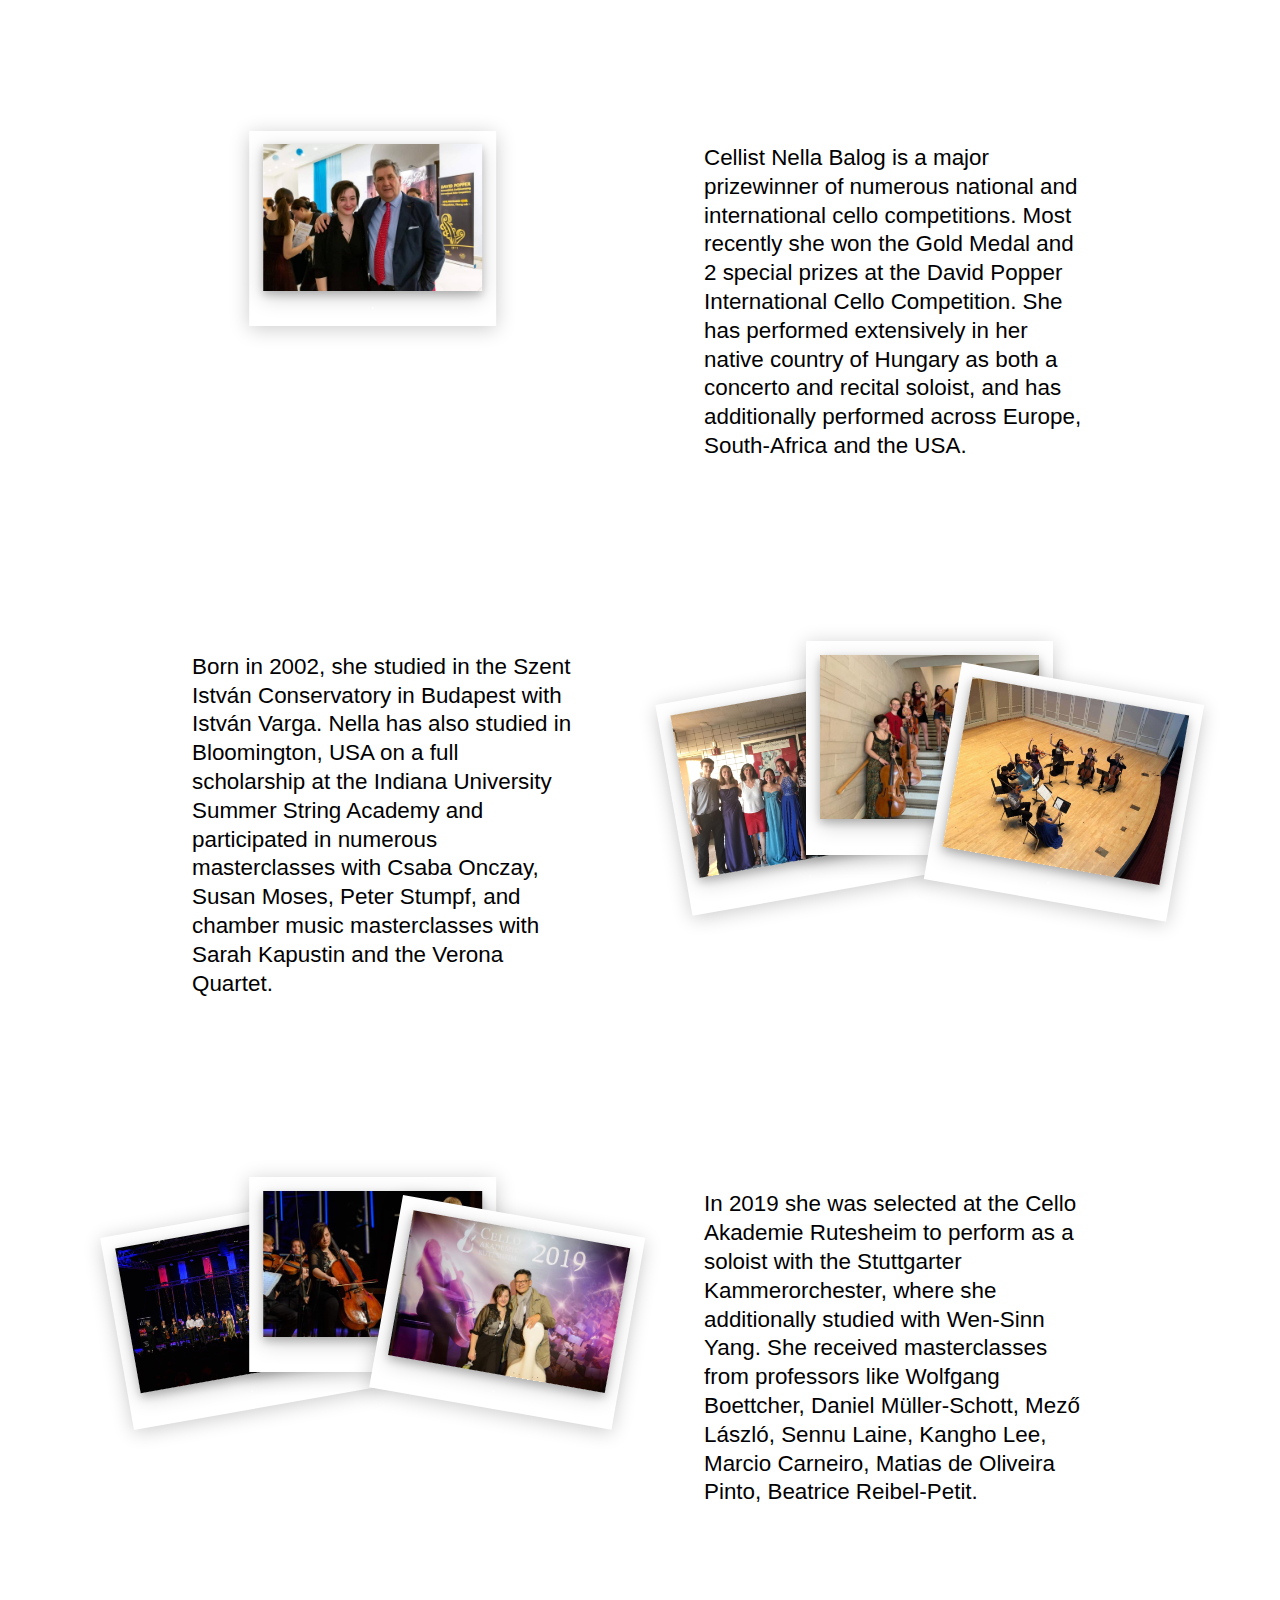
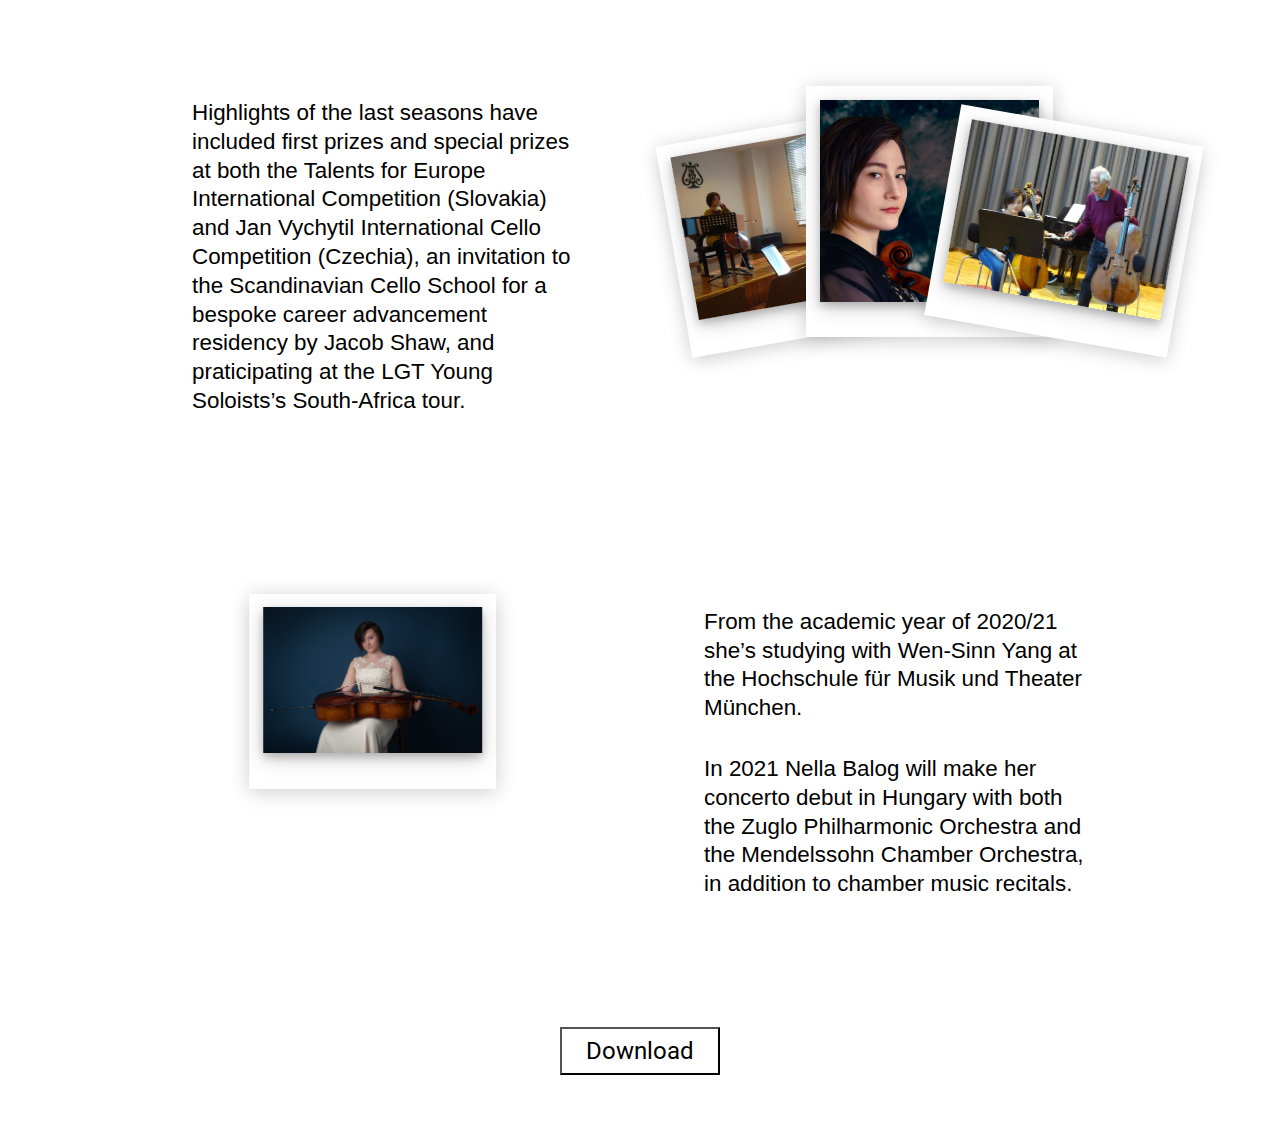
==== Biographie.html @ 8add4c20 "download link fixed" ====
<!DOCTYPE html>
<html lang="en">
    <head>
        <script src="https://ajax.googleapis.com/ajax/libs/jquery/3.6.0/jquery.min.js"></script>
        <meta name="description" content="Official website of cellist Balog Nella">
        <meta name="keywords" content="Balog Nella cellist">
        <meta charset="utf-8" lang="en" />
        <meta name="viewport" content="width=device-width,initial-scale=1.0">
        <link rel="stylesheet" type="text/css" href="CSS/navbar.css"/>
        <link rel="stylesheet" type="text/css" href="CSS/Biographie.css"/>
        <title>Balog Nella - Biographie</title>
    </head>
    <body>
        <script src="Js/common.js">
        
        </script>
        <div id="nav-placeholder"></div>

        <div class="flex-container-column"> 
            <div class="flex-container first-container">
                <div class="kep">
                    <div class="polaroid masodik">
                        <img src="Images/Popper.jpg" width="100%">
                        <div class="caption">.</div>
                    </div>
                </div>
                <div class="text">
                    <p>
                        Cellist Nella Balog is a major prizewinner of numerous national and international cello competitions. Most recently she won the Gold Medal and 2 special prizes at the David Popper International Cello Competition. She has performed extensively in her native country of Hungary as both a concerto and recital soloist, and has additionally performed across Europe, South-Africa and the USA.
                    </p>
                </div>
            </div>
            <div class="flex-container">
                <div class="kep">
                    <div class="polaroid elso">
                            <img src="Images/Amerika.jpg" width="100%">
                            <div class="caption">.</div>                        
                        </div>
                    <div class="polaroid masodik">
                        <img src="Images/amerikaGyak.jpg" width="100%">
                        <div class="caption">.</div>
                    </div>
                    <div class="polaroid harmadik">
                        <img src="Images/amerikaKoncert.jpeg" width="100%">
                        <div class="caption">.</div>
                    </div>
                </div>
                <div class="text">
                    <p>
                        Born in 2002, she studied in the Szent István Conservatory in Budapest with István Varga. Nella has also studied in Bloomington, USA on a full scholarship at the Indiana University Summer String Academy and participated in numerous masterclasses with Csaba Onczay, Susan Moses, Peter Stumpf, and chamber music masterclasses with Sarah Kapustin and the Verona Quartet.
                    </p>
                </div>
            </div>
            <div class="flex-container">
                <div class="kep">
                    <div class="polaroid elso">
                            <img src="Images/ruttesheim2.jpg" width="100%">
                            <div class="caption">.</div>                        
                        </div>
                    <div class="polaroid masodik">
                        <img src="Images/zenekarNella.jpg" width="100%">
                        <div class="caption">.</div>
                    </div>
                    <div class="polaroid harmadik">
                        <img src="Images/WenRuttesheim.jpg" width="100%">
                        <div class="caption">.</div>
                    </div>
                </div>
                <div class="text">
                    <p>
                        In 2019 she was selected at the Cello Akademie Rutesheim to perform as a soloist with the Stuttgarter Kammerorchester, where she additionally studied with Wen-Sinn Yang. She received masterclasses from professors like Wolfgang Boettcher, Daniel Müller-Schott, Mező László, Sennu Laine, Kangho Lee, Marcio Carneiro, Matias de Oliveira Pinto, Beatrice Reibel-Petit. 

                    </p>
                </div>
            </div>
            <div class="flex-container">
                <div class="kep">
                    <div class="polaroid elso">
                            <img src="Images/Tanitas.jpg" width="100%">
                            <div class="caption">.</div>                        
                        </div>
                    <div class="polaroid masodik">
                        <img src="Images/falMellettiCropped.jpg" width="100%">
                        <div class="caption">.</div>
                    </div>
                    <div class="polaroid harmadik">
                        <img src="Images/Boettcher.jpg" width="100%">
                        <div class="caption">.</div>
                    </div>
                </div>
                <div  class="text">
                    <p>
                        Highlights of the last seasons have included first prizes and special prizes at both the Talents for Europe International Competition (Slovakia) and Jan Vychytil International Cello Competition (Czechia), an invitation to the Scandinavian Cello School for a bespoke career advancement residency by Jacob Shaw, and praticipating at the LGT Young Soloists’s South-Africa tour. 
                    </p>
                </div>
            </div>
            <div class="flex-container">
                <div class="kep">
                    <div class="polaroid masodik">
                        <img src="Images/feherRuha.jpg" width="100%">
                        <div class="caption">.</div>
                    </div>
                </div>
                <div class="text">
                    <p>
                        From the academic year of 2020/21 she’s studying with Wen-Sinn Yang at the Hochschule für Musik und Theater München.
                    </p>
                    <p>
                        In 2021 Nella Balog will make her concerto debut in Hungary with both the Zuglo Philharmonic Orchestra and the Mendelssohn Chamber Orchestra, in addition to chamber music recitals.
                    </p>
                </div>
            </div>
        </div>
        <div class="button">
            <a href="biography.docx" download="Nella_Balog_Biographie.docx"><button class="download">Download</button></a>
        </div>
    </body>
</html>
---- CSS/navbar.css ----
:root{
    --background: #fff5db;
}

@import url('https://fonts.googleapis.com/css2?family=Open+Sans:wght@300;400&display=swap');

*{
    box-sizing: border-box;
    padding: 0px;
    margin: 0px;
}
html {
    overflow-x: hidden;
}
body {
    position: relative;
    min-height: 100vh;
}

img{
    alt: "Pic";
}

.afterNav{
    margin-top: 3.5rem;
    min-height: 100vh;
}

.js-loading *,
.js-loading *:before,
.js-loading *:after {
  animation-play-state: paused !important;
}

.navMiddle{
    display: flex;
    flex-direction: row;
    width: 70vw;
    height: inherit;
    align-items: center;
    vertical-align: middle;
    margin: auto;
    max-height: inherit;
    min-height: inherit;
}
header{
    display: block;
}

.icons{
    position: relative;
    flex-basis: 30%;
    list-style: none;
    min-width: 100px;
    min-height: 22px;
}

.navigations{
    list-style: none;
    flex-basis: 70%;
    justify-content: space-around;
    width: 30%;
    display: flex;
    flex-direction: row;
    font-size: inherit;
    font-family: 'Open Sans', sans-serif;
}
.navigations > li > a{
    transition: 0.3s linear;
    text-transform: uppercase;
}
.navigations > li > a:hover{
    position: relative;
    color: #ff3c3c;
    font-size: 1.15em;
    transition: 0.2s linear;
}
.navigations >li{
    padding-right: 2.5vw;
}
.inline > li{
    display: inline-block;
    text-decoration: none;
    padding: auto;
    font-size: 1rem;
    margin: auto;
}
/* icons */
.icon{
    height: 2rem;
    width: 2rem;
    background-size: cover;
}

#instagram{
    background-image: url(../Images/instagram.svg);
    transition: 0.2s linear;
    margin-left: 1rem;
    margin-right: 2rem;
}

#instagram:hover{
    background-image: url(../Images/instagramC2.svg);
}

#youtube{
    background-image: url(..//Images/youtube.svg);
    transition: 0.2s linear;
}

#youtube:hover{
    background-image: url(../Images/youtubeC.svg);
}

a{
    color: black;   
    text-decoration: none;
}

.burger div{
    width: 25px;
    height: 3px;
    background-color: rgb(0, 0, 0);
    margin: 5px;
    transition: 0.3s linear;
}

.burger {
    position: fixed;
    right: 3vh;
    align-items: right;
    cursor: pointer;
    display: none;
}
img{
    box-shadow: 0 4px 8px 0 rgba(0, 0, 0, 0.2), 0 6px 20px 0 rgba(0, 0, 0, 0.19);
}
#navbar {
    position: fixed;
    opacity: 0;
    transform: translateY(-40%);
    background-color: var(--background);
    max-height: 55px;   
    max-width: 100vw; 
    height: 5rem;
    width: 100%;
    z-index: 10;
    animation: slideInNav 0.5s forwards;
    vertical-align: middle;
    justify-content: center;
    min-height: 40px;
    transition: 0.3s;
    top: 0px;
}

@keyframes slideInNav {
    100%{
        opacity: 1;
        transform: none;
    }
}
@media screen and (max-width: 1200px) and (min-width: 1001px){
    .inline > li{
        font-size: 1.2rem;
    }
    .navMiddle{
        width: 90%;
    }


    #instagram{
        margin-right: 5vw;
    }
}

@media screen and (max-width: 1000px) and (orientation: landscape){
    #navbar{
        height: 3rem;
        max-height: 3rem;
        width: 100%;
    }

    .afterNav{
        margin-top: 3rem;
        min-height: 150vh;
    }
    .navigations{
        width: 100%;
    }
    .navMiddle{
        width: 100%;
    }
    .icons{
        flex-basis: 20%;
    }
}
@media screen and (max-width: 800px) and (orientation: landscape){
    .navMiddle{
        width: 100vw;
    }

    .icon{
        margin-left: 1rem;
    }

    #instagram{
        margin: 0;
        margin-left: 1rem;
    }

    .navigations{
        transform: translateX(5%);
        width: 50%;
    }

    #navbar{
        opacity: 1;
        justify-content: flex-start;
    }
}
@media screen and (max-width: 1300px) and (orientation: portrait){
    body{
        overflow-x: hidden;
    }
    
    .navigations{
        position: fixed;
        right: 0px;
        height: 100vh;
        top: 6vh;
        background-color:   #ffe195;
        opacity: 0;
        flex-direction: column;
        align-items: center;
        width: 100%;
        transform: translateX(100%);
        transition: 0.5s ease-in;
        z-index: 10;
        justify-content: center;
    }

    .afterNav{
        margin-top: 6vh;
    }

    .navigations > li{
        flex-basis: none;
        font-size: 5vh;
        line-height: 1em;
        margin: 0px;
        padding: 0px;
        margin-bottom: 10vh;
    }
   
    #navbar{
        height: 6vh;
        max-height: 6vh;
    }
    .navMiddle{
        width: 90%;

    }
    .icons{
        flex-basis: 50%;
    }
    .icon{
        width:  2rem;
        height: 2rem; 
        min-width: 22px;
        min-height: 22px;
    }
    .burger{
        display: block;
    }
    
    #toggle:checked ~ .navigations{
        opacity: 0.92;
        transform: translateX(0%);
        
    }

    #toggle:checked ~ .burger > .line1{
        transform:   rotate(45deg) translate(5px, 6px);
        width: 30px;
        transition: 0.3s linear;
    } 
    #toggle:checked ~ .burger > .line2{
        width: 0px;
        transition: 0.3s linear;
        opacity: 0;

    } 
    #toggle:checked ~ .burger > .line3{
        transform:   rotate(-45deg) translate(5px, -6px);
        width: 30px;
        transition: 0.3s linear;
    } 
    #instagram{
        margin-right: 5vw;
    }
}
---- CSS/Biographie.css ----
@import url('https://fonts.googleapis.com/css2?family=Roboto:wght@300&display=swap');

*{
    box-sizing: border-box;
}

p{
    margin: 2rem;
    font-family: 'Open Sans', sans-serif;
    line-height: 1.8rem;
    font-size: 1.4rem;
}

.flex-container-column{
    display: flex;
    flex-direction: column;
}
.flex-container{
    margin: auto;
    margin-bottom: 4rem;
    display: flex;
    flex-direction: row;
    width: 80%;
    min-height: 40vh;
    
}
.first-container{
    margin-top: 5rem;
}

.flex-container:nth-child(even){
    flex-direction: row-reverse;
}

.flex-container > div{
    flex-basis: 50%;
    margin: 2em;
    align-items: center;
    padding: auto;
}

.flex-container:nth-child(odd) > *{
    animation: slideInKepLeft 1s ;
}

@keyframes slideInKepLeft {
    0%{ 
        transform: translateX(-30%);
        opacity: 0;
    }
    100%{
        opacity: 1;
    }
}
.flex-container:nth-child(odd) > .kep{
    transform: translateX(-10%);
}
.flex-container:nth-child(even) > * {
    animation: slideInKepRight 1.5s ;
}

@keyframes slideInKepRight {
    0%{ 
        transform: translateX(30%);
        opacity: 0;
    }
    100%{
        
        opacity: 1;
        transform: translateX(0%);
    }
}

.biography{
    animation: slideIn 1.5s;
}

@keyframes slideIn {
    0%{ 
        transform: translateX(30%);
        opacity: 0;
    }
    100%{
        
        opacity: 1;
        transform: translateY(0%);
    }
}

.seged{
    width: 20vw;
    min-height: 19vw;
}

.polaroid {
    position: absolute;
    grid-column: 1/1;
    width: 25vw;
    max-width: 55%;
    background: #fff;
    padding: 3%;
    box-shadow: 0 0.2rem 1.2rem rgba(0,0,0,0.2);
    transition: all 0.3s;
    top: 0px
}


.elso{
    top:15%;
    transform: rotate(-10deg);
}
.masodik{
    top:5%;
    left: 30%;
}

.harmadik{
    top:15%;
    transform: rotate(10deg);
    left: 60%;
} 

.polaroid > img{
    max-width: 100%;
    height: auto;
    width: 100%;
    object-fit: cover;
}


.polaroid:hover{
    transition: 0.3s;
    z-index: 3;
    transform: scale(1.3) rotate(0deg);
    
}

.caption {
    font-size: 1em;
    text-align: center;
    height: 3%;
    min-height: 3%;
    color: white;
}

.kep {
    width: 50%;
    margin-top: 2rem;
    position: relative;
    display: inline;
}

.text{
    line-height: 100%;
}

.button{
    text-align: center;
    margin-bottom: 3rem;
}
.download{
    background-color: white;
    height: 3rem;
    width: 10rem;
    font-size: 1.5rem;
    font-family: 'Roboto', sans-serif;
    min-width: 150px;
    transition: 0.3s;
    box-shadow: none;
}
.download:hover{
    background-color: blanchedalmond;
    transform: scale(1.05);
}
@media screen and (max-width: 1200px) and (orientation: landscape){
    .kep{
        text-align: center;
    }
    .polaroid > img{
        width: 60%;
    }
}


@media  screen and (max-width: 1200px){

    .flex-container:nth-child(odd), .flex-container:nth-child(even){
        flex-direction: column;
    }
    .flex-container-column{
        justify-content: center;
        margin-top: 3.5rem;
    }
    .caption{
        display: none;
    }
    
    .polaroid{
        position: static;
        width: 40%;
        max-width: 30vw;
        padding: 0;
        transform: none;
        top: auto;
        display: inline;
        box-shadow: none;
    }


    .flex-container > div{
        flex-basis: 100%;
        margin: auto;
        margin-top: 1rem;
        justify-content: center;
    }
    
    .kep{
        width: 90%;
        position: static;
        margin: auto;
        display: inline;
        align-items: center;
    }
    
    p{
        width: 90%;
        line-height: 1.5rem;
        font-size: 1.2rem;
        margin: auto;
        padding: auto;
    }

    .flex-container{
        justify-content: center;
        margin: auto;
        width: 95%;
        min-height:1px;
    }

    .flex-container:nth-child(odd) > .kep{
        transform: none;
    }

    .kep{
        display: none;
    }

}
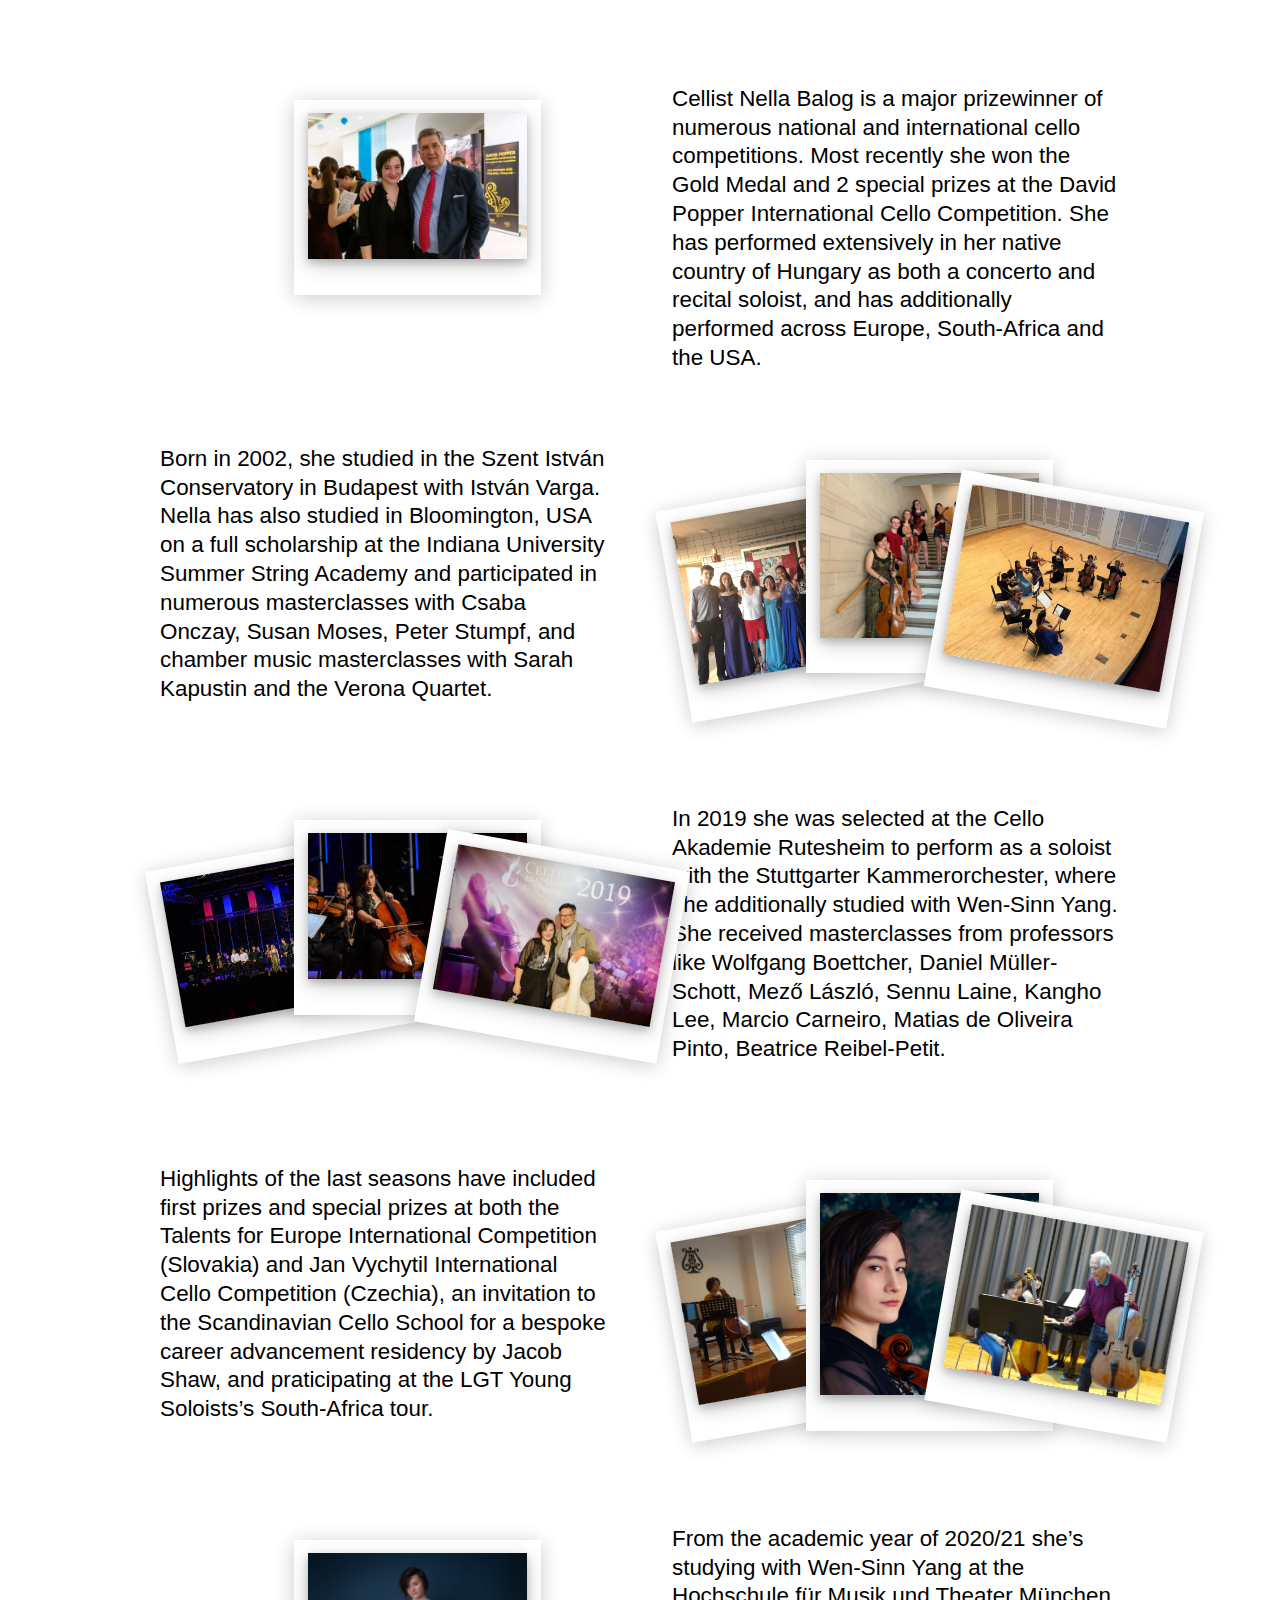
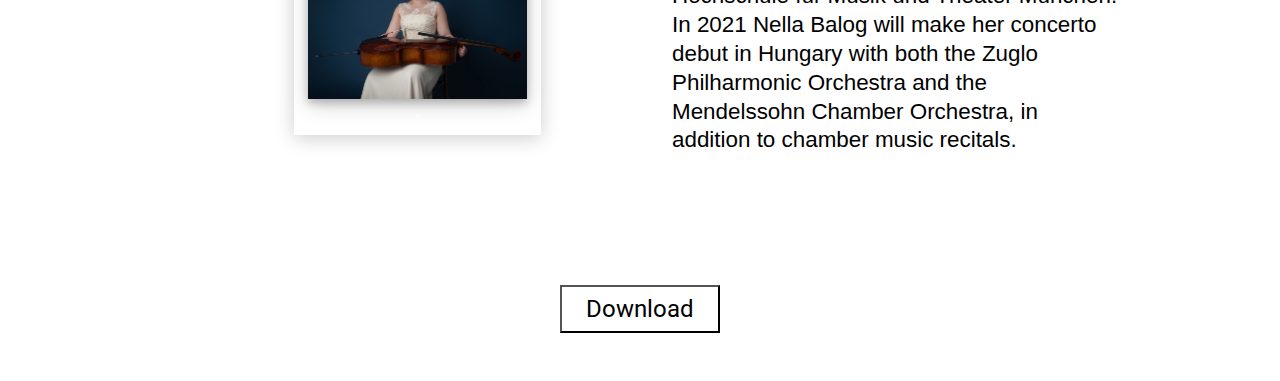
==== commit 0996f12d: "font fixes" ====
--- a/Biographie.html
+++ b/Biographie.html
@@ -15,104 +15,105 @@
         
         </script>
         <div id="nav-placeholder"></div>
-
-        <div class="flex-container-column"> 
-            <div class="flex-container first-container">
-                <div class="kep">
-                    <div class="polaroid masodik">
-                        <img src="Images/Popper.jpg" width="100%">
-                        <div class="caption">.</div>
+        <div class="afterNav">
+            <div class="flex-container-column"> 
+                <div class="flex-container first-container">
+                    <div class="kep">
+                        <div class="polaroid masodik">
+                            <img src="Images/Popper.jpg" alt="Popper Competition picture with Csaba Onczay" width="100%">
+                            <div class="caption">.</div>
+                        </div>
+                    </div>
+                    <div class="text">
+                        <p>
+                            Cellist Nella Balog is a major prizewinner of numerous national and international cello competitions. Most recently she won the Gold Medal and 2 special prizes at the David Popper International Cello Competition. She has performed extensively in her native country of Hungary as both a concerto and recital soloist, and has additionally performed across Europe, South-Africa and the USA.
+                        </p>
                     </div>
                 </div>
-                <div class="text">
-                    <p>
-                        Cellist Nella Balog is a major prizewinner of numerous national and international cello competitions. Most recently she won the Gold Medal and 2 special prizes at the David Popper International Cello Competition. She has performed extensively in her native country of Hungary as both a concerto and recital soloist, and has additionally performed across Europe, South-Africa and the USA.
-                    </p>
+                <div class="flex-container">
+                    <div class="kep">
+                        <div class="polaroid elso">
+                                <img src="Images/Amerika.jpg" alt="Bloomington picture with octet" width="100%">
+                                <div class="caption">.</div>                        
+                            </div>
+                        <div class="polaroid masodik">
+                            <img src="Images/amerikaGyak.jpg" alt="Bloomington picture with octet" width="100%">
+                            <div class="caption">.</div>
+                        </div>
+                        <div class="polaroid harmadik">
+                            <img src="Images/amerikaKoncert.jpeg" alt="Bloomington picture with octet" width="100%">
+                            <div class="caption">.</div>
+                        </div>
+                    </div>
+                    <div class="text">
+                        <p>
+                            Born in 2002, she studied in the Szent István Conservatory in Budapest with István Varga. Nella has also studied in Bloomington, USA on a full scholarship at the Indiana University Summer String Academy and participated in numerous masterclasses with Csaba Onczay, Susan Moses, Peter Stumpf, and chamber music masterclasses with Sarah Kapustin and the Verona Quartet.
+                        </p>
+                    </div>
+                </div>
+                <div class="flex-container">
+                    <div class="kep">
+                        <div class="polaroid elso">
+                                <img src="Images/ruttesheim2.jpg" alt="Rutesheim picture with other cellist" width="100%">
+                                <div class="caption">.</div>                        
+                            </div>
+                        <div class="polaroid masodik">
+                            <img src="Images/zenekarNella.jpg" alt="Rutesheim picture durin performance" width="100%">
+                            <div class="caption">.</div>
+                        </div>
+                        <div class="polaroid harmadik">
+                            <img src="Images/WenRuttesheim.jpg" alt="Rutesheim picture with Wen-Sinn Yang" width="100%">
+                            <div class="caption">.</div>
+                        </div>
+                    </div>
+                    <div class="text">
+                        <p>
+                            In 2019 she was selected at the Cello Akademie Rutesheim to perform as a soloist with the Stuttgarter Kammerorchester, where she additionally studied with Wen-Sinn Yang. She received masterclasses from professors like Wolfgang Boettcher, Daniel Müller-Schott, Mező László, Sennu Laine, Kangho Lee, Marcio Carneiro, Matias de Oliveira Pinto, Beatrice Reibel-Petit. 
+
+                        </p>
+                    </div>
+                </div>
+                <div class="flex-container">
+                    <div class="kep">
+                        <div class="polaroid elso">
+                                <img src="Images/Tanitas.jpg" alt="cello lesson picture with Wen-Sinn Yang" width="100%">
+                                <div class="caption">.</div>                        
+                            </div>
+                        <div class="polaroid masodik">
+                            <img src="Images/falMellettiCropped.jpg" alt="Julia Severinsen picture of Nella Balog" width="100%">
+                            <div class="caption">.</div>
+                        </div>
+                        <div class="polaroid harmadik">
+                            <img src="Images/Boettcher.jpg" alt="cello lesson picture with Wolfgang Boettcher" width="100%">
+                            <div class="caption">.</div>
+                        </div>
+                    </div>
+                    <div  class="text">
+                        <p>
+                            Highlights of the last seasons have included first prizes and special prizes at both the Talents for Europe International Competition (Slovakia) and Jan Vychytil International Cello Competition (Czechia), an invitation to the Scandinavian Cello School for a bespoke career advancement residency by Jacob Shaw, and praticipating at the LGT Young Soloists’s South-Africa tour. 
+                        </p>
+                    </div>
+                </div>
+                <div class="flex-container">
+                    <div class="kep">
+                        <div class="polaroid masodik">
+                            <img src="Images/feherRuha.jpg" alt="Juliart Photostudio picture of Nella Balog" width="100%">
+                            <div class="caption">.</div>
+                        </div>
+                    </div>
+                    <div class="text">
+                        <p>
+                            From the academic year of 2020/21 she’s studying with Wen-Sinn Yang at the Hochschule für Musik und Theater München.
+                        </p>
+                        <p>
+                            In 2021 Nella Balog will make her concerto debut in Hungary with both the Zuglo Philharmonic Orchestra and the Mendelssohn Chamber Orchestra, in addition to chamber music recitals.
+                        </p>
+                    </div>
                 </div>
             </div>
-            <div class="flex-container">
-                <div class="kep">
-                    <div class="polaroid elso">
-                            <img src="Images/Amerika.jpg" width="100%">
-                            <div class="caption">.</div>                        
-                        </div>
-                    <div class="polaroid masodik">
-                        <img src="Images/amerikaGyak.jpg" width="100%">
-                        <div class="caption">.</div>
-                    </div>
-                    <div class="polaroid harmadik">
-                        <img src="Images/amerikaKoncert.jpeg" width="100%">
-                        <div class="caption">.</div>
-                    </div>
-                </div>
-                <div class="text">
-                    <p>
-                        Born in 2002, she studied in the Szent István Conservatory in Budapest with István Varga. Nella has also studied in Bloomington, USA on a full scholarship at the Indiana University Summer String Academy and participated in numerous masterclasses with Csaba Onczay, Susan Moses, Peter Stumpf, and chamber music masterclasses with Sarah Kapustin and the Verona Quartet.
-                    </p>
-                </div>
+            <div class="button">
+                <a href="biography.docx" download="Nella_Balog_Biographie.docx"><button class="download">Download</button></a>
             </div>
-            <div class="flex-container">
-                <div class="kep">
-                    <div class="polaroid elso">
-                            <img src="Images/ruttesheim2.jpg" width="100%">
-                            <div class="caption">.</div>                        
-                        </div>
-                    <div class="polaroid masodik">
-                        <img src="Images/zenekarNella.jpg" width="100%">
-                        <div class="caption">.</div>
-                    </div>
-                    <div class="polaroid harmadik">
-                        <img src="Images/WenRuttesheim.jpg" width="100%">
-                        <div class="caption">.</div>
-                    </div>
-                </div>
-                <div class="text">
-                    <p>
-                        In 2019 she was selected at the Cello Akademie Rutesheim to perform as a soloist with the Stuttgarter Kammerorchester, where she additionally studied with Wen-Sinn Yang. She received masterclasses from professors like Wolfgang Boettcher, Daniel Müller-Schott, Mező László, Sennu Laine, Kangho Lee, Marcio Carneiro, Matias de Oliveira Pinto, Beatrice Reibel-Petit. 
-
-                    </p>
-                </div>
-            </div>
-            <div class="flex-container">
-                <div class="kep">
-                    <div class="polaroid elso">
-                            <img src="Images/Tanitas.jpg" width="100%">
-                            <div class="caption">.</div>                        
-                        </div>
-                    <div class="polaroid masodik">
-                        <img src="Images/falMellettiCropped.jpg" width="100%">
-                        <div class="caption">.</div>
-                    </div>
-                    <div class="polaroid harmadik">
-                        <img src="Images/Boettcher.jpg" width="100%">
-                        <div class="caption">.</div>
-                    </div>
-                </div>
-                <div  class="text">
-                    <p>
-                        Highlights of the last seasons have included first prizes and special prizes at both the Talents for Europe International Competition (Slovakia) and Jan Vychytil International Cello Competition (Czechia), an invitation to the Scandinavian Cello School for a bespoke career advancement residency by Jacob Shaw, and praticipating at the LGT Young Soloists’s South-Africa tour. 
-                    </p>
-                </div>
-            </div>
-            <div class="flex-container">
-                <div class="kep">
-                    <div class="polaroid masodik">
-                        <img src="Images/feherRuha.jpg" width="100%">
-                        <div class="caption">.</div>
-                    </div>
-                </div>
-                <div class="text">
-                    <p>
-                        From the academic year of 2020/21 she’s studying with Wen-Sinn Yang at the Hochschule für Musik und Theater München.
-                    </p>
-                    <p>
-                        In 2021 Nella Balog will make her concerto debut in Hungary with both the Zuglo Philharmonic Orchestra and the Mendelssohn Chamber Orchestra, in addition to chamber music recitals.
-                    </p>
-                </div>
-            </div>
-        </div>
-        <div class="button">
-            <a href="biography.docx" download="Nella_Balog_Biographie.docx"><button class="download">Download</button></a>
         </div>
     </body>
 </html>--- a/CSS/navbar.css
+++ b/CSS/navbar.css
@@ -22,8 +22,9 @@
 }
 
 .afterNav{
-    margin-top: 3.5rem;
+    margin-top: 3.3rem;
     min-height: 100vh;
+    max-width: 100vw;
 }
 
 .js-loading *,
--- a/CSS/Biographie.css
+++ b/CSS/Biographie.css
@@ -24,9 +24,7 @@
     min-height: 40vh;
     
 }
-.first-container{
-    margin-top: 5rem;
-}
+
 
 .flex-container:nth-child(even){
     flex-direction: row-reverse;
@@ -52,9 +50,7 @@
         opacity: 1;
     }
 }
-.flex-container:nth-child(odd) > .kep{
-    transform: translateX(-10%);
-}
+
 .flex-container:nth-child(even) > * {
     animation: slideInKepRight 1.5s ;
 }
@@ -157,6 +153,8 @@
 .button{
     text-align: center;
     margin-bottom: 3rem;
+    animation: slideInKepRight 1.5s ;
+    
 }
 .download{
     background-color: white;
@@ -167,11 +165,21 @@
     min-width: 150px;
     transition: 0.3s;
     box-shadow: none;
+    margin-top: 2rem;
 }
 .download:hover{
     background-color: blanchedalmond;
     transform: scale(1.05);
 }
+@media screen and (max-width: 1400px) and (orientation: landscape){
+    p{
+        margin: 0px;
+    }
+
+    .flex-container{
+        margin-bottom: 0px;
+    }
+}
 @media screen and (max-width: 1200px) and (orientation: landscape){
     .kep{
         text-align: center;
@@ -179,6 +187,7 @@
     .polaroid > img{
         width: 60%;
     }
+    
 }
 
 
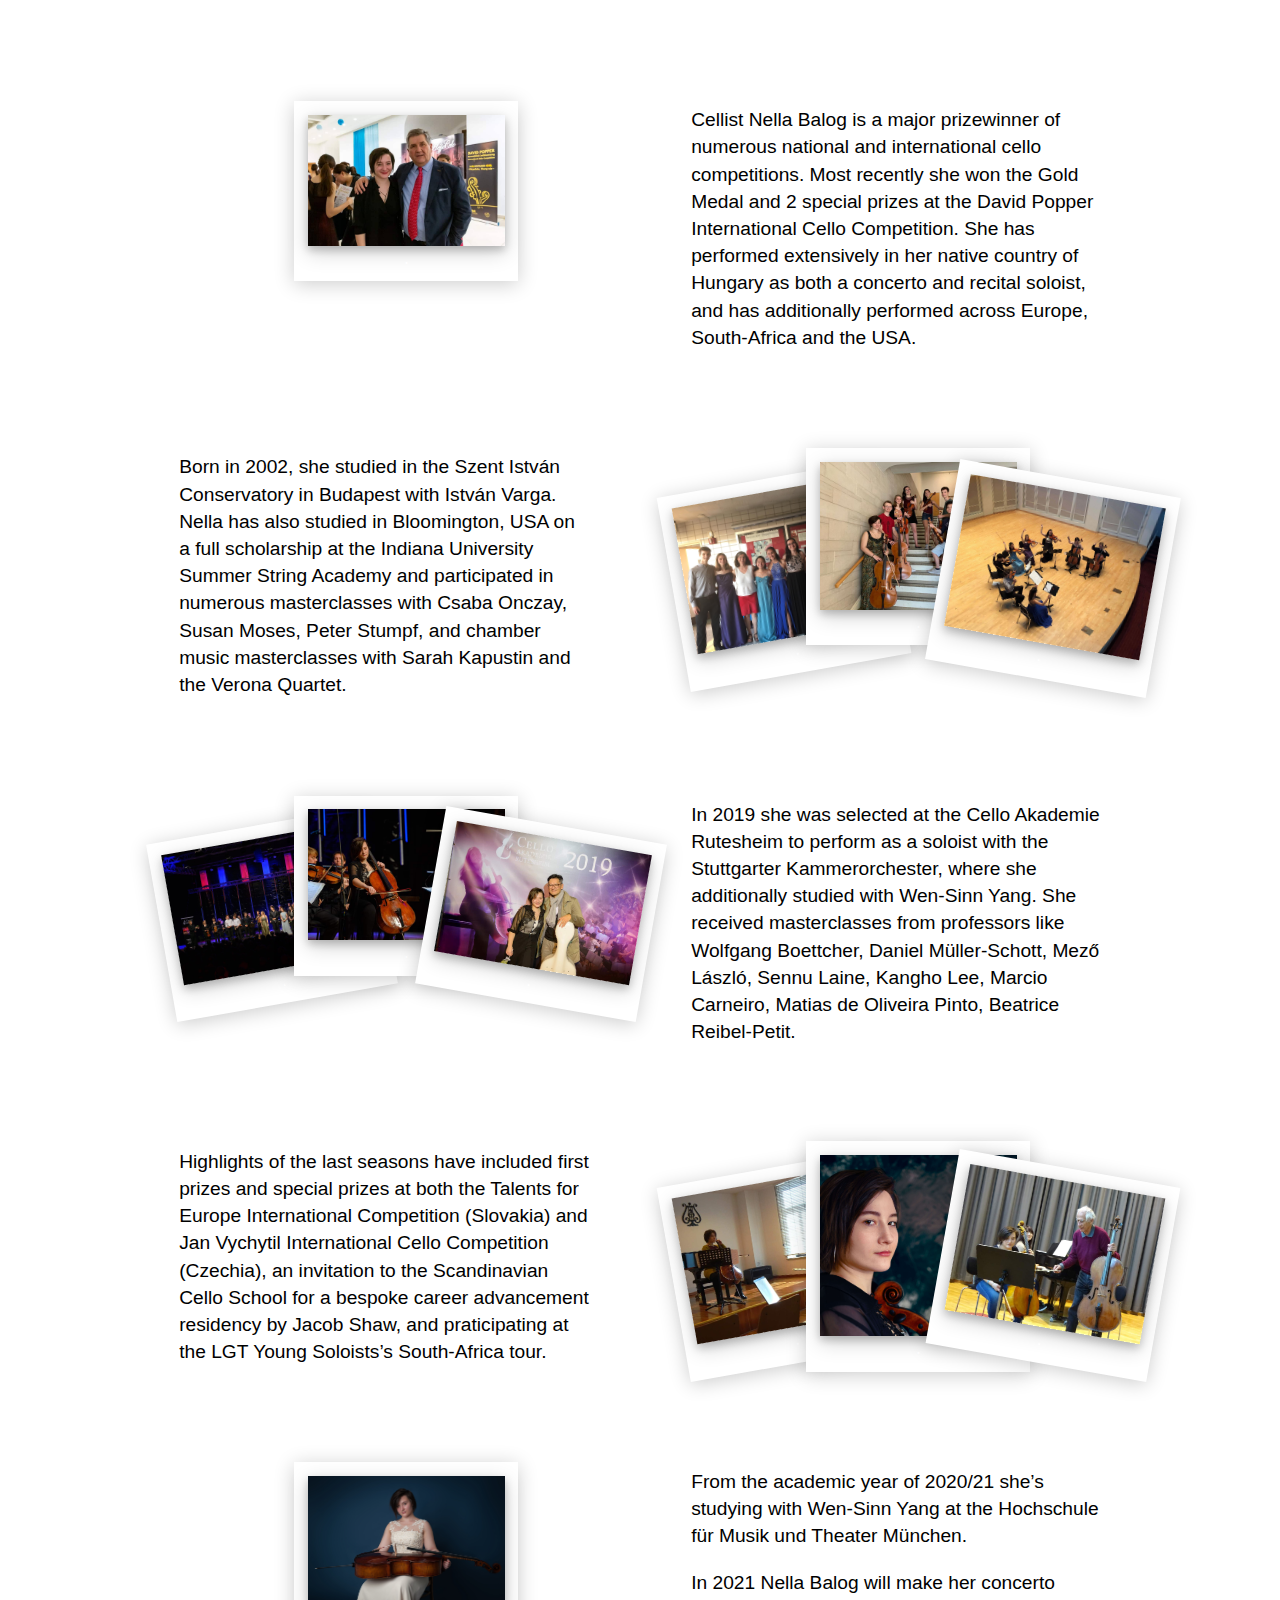
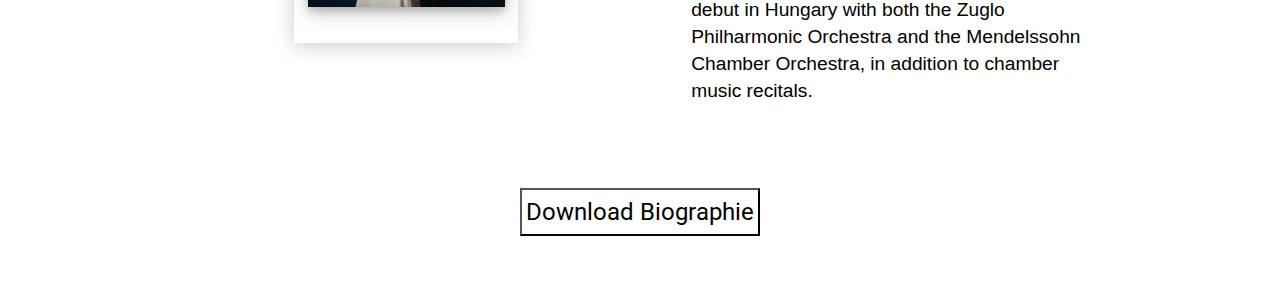
==== commit 463fa473: "nav fixes" ====
--- a/Biographie.html
+++ b/Biographie.html
@@ -15,105 +15,105 @@
         
         </script>
         <div id="nav-placeholder"></div>
-        <div class="afterNav">
-            <div class="flex-container-column"> 
-                <div class="flex-container first-container">
-                    <div class="kep">
-                        <div class="polaroid masodik">
-                            <img src="Images/Popper.jpg" alt="Popper Competition picture with Csaba Onczay" width="100%">
-                            <div class="caption">.</div>
-                        </div>
-                    </div>
-                    <div class="text">
-                        <p>
-                            Cellist Nella Balog is a major prizewinner of numerous national and international cello competitions. Most recently she won the Gold Medal and 2 special prizes at the David Popper International Cello Competition. She has performed extensively in her native country of Hungary as both a concerto and recital soloist, and has additionally performed across Europe, South-Africa and the USA.
-                        </p>
+        
+        <div class="flex-container-column"> 
+            <div class="flex-container first-container">
+                <div class="kep">
+                    <div class="polaroid masodik">
+                        <img src="Images/Popper.jpg" alt="Popper Competition picture with Csaba Onczay" width="100%">
+                        <div class="caption">.</div>
                     </div>
                 </div>
-                <div class="flex-container">
-                    <div class="kep">
-                        <div class="polaroid elso">
-                                <img src="Images/Amerika.jpg" alt="Bloomington picture with octet" width="100%">
-                                <div class="caption">.</div>                        
-                            </div>
-                        <div class="polaroid masodik">
-                            <img src="Images/amerikaGyak.jpg" alt="Bloomington picture with octet" width="100%">
-                            <div class="caption">.</div>
+                <div class="text">
+                    <p>
+                        Cellist Nella Balog is a major prizewinner of numerous national and international cello competitions. Most recently she won the Gold Medal and 2 special prizes at the David Popper International Cello Competition. She has performed extensively in her native country of Hungary as both a concerto and recital soloist, and has additionally performed across Europe, South-Africa and the USA.
+                    </p>
+                </div>
+            </div>
+            <div class="flex-container">
+                <div class="kep">
+                    <div class="polaroid elso">
+                            <img src="Images/Amerika.jpg" alt="Bloomington picture with octet" width="100%">
+                            <div class="caption">.</div>                        
                         </div>
-                        <div class="polaroid harmadik">
-                            <img src="Images/amerikaKoncert.jpeg" alt="Bloomington picture with octet" width="100%">
-                            <div class="caption">.</div>
-                        </div>
+                    <div class="polaroid masodik">
+                        <img src="Images/amerikaGyak.jpg" alt="Bloomington picture with octet" width="100%">
+                        <div class="caption">.</div>
                     </div>
-                    <div class="text">
-                        <p>
-                            Born in 2002, she studied in the Szent István Conservatory in Budapest with István Varga. Nella has also studied in Bloomington, USA on a full scholarship at the Indiana University Summer String Academy and participated in numerous masterclasses with Csaba Onczay, Susan Moses, Peter Stumpf, and chamber music masterclasses with Sarah Kapustin and the Verona Quartet.
-                        </p>
+                    <div class="polaroid harmadik">
+                        <img src="Images/amerikaKoncert.jpeg" alt="Bloomington picture with octet" width="100%">
+                        <div class="caption">.</div>
                     </div>
                 </div>
-                <div class="flex-container">
-                    <div class="kep">
-                        <div class="polaroid elso">
-                                <img src="Images/ruttesheim2.jpg" alt="Rutesheim picture with other cellist" width="100%">
-                                <div class="caption">.</div>                        
-                            </div>
-                        <div class="polaroid masodik">
-                            <img src="Images/zenekarNella.jpg" alt="Rutesheim picture durin performance" width="100%">
-                            <div class="caption">.</div>
+                <div class="text">
+                    <p>
+                        Born in 2002, she studied in the Szent István Conservatory in Budapest with István Varga. Nella has also studied in Bloomington, USA on a full scholarship at the Indiana University Summer String Academy and participated in numerous masterclasses with Csaba Onczay, Susan Moses, Peter Stumpf, and chamber music masterclasses with Sarah Kapustin and the Verona Quartet.
+                    </p>
+                </div>
+            </div>
+            <div class="flex-container">
+                <div class="kep">
+                    <div class="polaroid elso">
+                            <img src="Images/ruttesheim2.jpg" alt="Rutesheim picture with other cellist" width="100%">
+                            <div class="caption">.</div>                        
                         </div>
-                        <div class="polaroid harmadik">
-                            <img src="Images/WenRuttesheim.jpg" alt="Rutesheim picture with Wen-Sinn Yang" width="100%">
-                            <div class="caption">.</div>
-                        </div>
+                    <div class="polaroid masodik">
+                        <img src="Images/zenekarNella.jpg" alt="Rutesheim picture durin performance" width="100%">
+                        <div class="caption">.</div>
                     </div>
-                    <div class="text">
-                        <p>
-                            In 2019 she was selected at the Cello Akademie Rutesheim to perform as a soloist with the Stuttgarter Kammerorchester, where she additionally studied with Wen-Sinn Yang. She received masterclasses from professors like Wolfgang Boettcher, Daniel Müller-Schott, Mező László, Sennu Laine, Kangho Lee, Marcio Carneiro, Matias de Oliveira Pinto, Beatrice Reibel-Petit. 
-
-                        </p>
+                    <div class="polaroid harmadik">
+                        <img src="Images/WenRuttesheim.jpg" alt="Rutesheim picture with Wen-Sinn Yang" width="100%">
+                        <div class="caption">.</div>
                     </div>
                 </div>
-                <div class="flex-container">
-                    <div class="kep">
-                        <div class="polaroid elso">
-                                <img src="Images/Tanitas.jpg" alt="cello lesson picture with Wen-Sinn Yang" width="100%">
-                                <div class="caption">.</div>                        
-                            </div>
-                        <div class="polaroid masodik">
-                            <img src="Images/falMellettiCropped.jpg" alt="Julia Severinsen picture of Nella Balog" width="100%">
-                            <div class="caption">.</div>
+                <div class="text">
+                    <p>
+                        In 2019 she was selected at the Cello Akademie Rutesheim to perform as a soloist with the Stuttgarter Kammerorchester, where she additionally studied with Wen-Sinn Yang. She received masterclasses from professors like Wolfgang Boettcher, Daniel Müller-Schott, Mező László, Sennu Laine, Kangho Lee, Marcio Carneiro, Matias de Oliveira Pinto, Beatrice Reibel-Petit. 
+
+                    </p>
+                </div>
+            </div>
+            <div class="flex-container">
+                <div class="kep">
+                    <div class="polaroid elso">
+                            <img src="Images/Tanitas.jpg" alt="cello lesson picture with Wen-Sinn Yang" width="100%">
+                            <div class="caption">.</div>                        
                         </div>
-                        <div class="polaroid harmadik">
-                            <img src="Images/Boettcher.jpg" alt="cello lesson picture with Wolfgang Boettcher" width="100%">
-                            <div class="caption">.</div>
-                        </div>
+                    <div class="polaroid masodik">
+                        <img src="Images/falMellettiCropped.jpg" alt="Julia Severinsen picture of Nella Balog" width="100%">
+                        <div class="caption">.</div>
                     </div>
-                    <div  class="text">
-                        <p>
-                            Highlights of the last seasons have included first prizes and special prizes at both the Talents for Europe International Competition (Slovakia) and Jan Vychytil International Cello Competition (Czechia), an invitation to the Scandinavian Cello School for a bespoke career advancement residency by Jacob Shaw, and praticipating at the LGT Young Soloists’s South-Africa tour. 
-                        </p>
+                    <div class="polaroid harmadik">
+                        <img src="Images/Boettcher.jpg" alt="cello lesson picture with Wolfgang Boettcher" width="100%">
+                        <div class="caption">.</div>
                     </div>
                 </div>
-                <div class="flex-container">
-                    <div class="kep">
-                        <div class="polaroid masodik">
-                            <img src="Images/feherRuha.jpg" alt="Juliart Photostudio picture of Nella Balog" width="100%">
-                            <div class="caption">.</div>
-                        </div>
-                    </div>
-                    <div class="text">
-                        <p>
-                            From the academic year of 2020/21 she’s studying with Wen-Sinn Yang at the Hochschule für Musik und Theater München.
-                        </p>
-                        <p>
-                            In 2021 Nella Balog will make her concerto debut in Hungary with both the Zuglo Philharmonic Orchestra and the Mendelssohn Chamber Orchestra, in addition to chamber music recitals.
-                        </p>
+                <div  class="text">
+                    <p>
+                        Highlights of the last seasons have included first prizes and special prizes at both the Talents for Europe International Competition (Slovakia) and Jan Vychytil International Cello Competition (Czechia), an invitation to the Scandinavian Cello School for a bespoke career advancement residency by Jacob Shaw, and praticipating at the LGT Young Soloists’s South-Africa tour. 
+                    </p>
+                </div>
+            </div>
+            <div class="flex-container">
+                <div class="kep">
+                    <div class="polaroid masodik">
+                        <img src="Images/feherRuha.jpg" alt="Juliart Photostudio picture of Nella Balog" width="100%">
+                        <div class="caption">.</div>
                     </div>
                 </div>
-            </div>
-            <div class="button">
-                <a href="biography.docx" download="Nella_Balog_Biographie.docx"><button class="download">Download</button></a>
+                <div class="text">
+                    <p>
+                        From the academic year of 2020/21 she’s studying with Wen-Sinn Yang at the Hochschule für Musik und Theater München.
+                    </p>
+                    <p>
+                        In 2021 Nella Balog will make her concerto debut in Hungary with both the Zuglo Philharmonic Orchestra and the Mendelssohn Chamber Orchestra, in addition to chamber music recitals.
+                    </p>
+                </div>
             </div>
         </div>
+        <div class="button">
+            <a href="biography.docx" download="Nella_Balog_Biographie.docx"><button class="download">Download Biographie</button></a>
+        </div>
+        
     </body>
 </html>--- a/CSS/navbar.css
+++ b/CSS/navbar.css
@@ -153,6 +153,11 @@
     transition: 0.3s;
     top: 0px;
 }
+.nav-fill{
+    max-height: 55px;   
+    max-width: 100vw; 
+    height: 5rem;
+}
 
 @keyframes slideInNav {
     100%{
@@ -176,6 +181,12 @@
 
 @media screen and (max-width: 1000px) and (orientation: landscape){
     #navbar{
+        height: 3rem;
+        max-height: 3rem;
+        width: 100%;
+    }
+
+    .nav-fill{
         height: 3rem;
         max-height: 3rem;
         width: 100%;
@@ -257,6 +268,11 @@
         height: 6vh;
         max-height: 6vh;
     }
+
+    .nav-fill{
+        height: 6vh;
+        max-height: 6vh;
+    }
     .navMiddle{
         width: 90%;
 
--- a/CSS/Biographie.css
+++ b/CSS/Biographie.css
@@ -5,10 +5,10 @@
 }
 
 p{
-    margin: 2rem;
+    margin: 3rem;
     font-family: 'Open Sans', sans-serif;
-    line-height: 1.8rem;
-    font-size: 1.4rem;
+    line-height: 1.7rem;
+    font-size: 1.2rem;
 }
 
 .flex-container-column{
@@ -17,11 +17,11 @@
 }
 .flex-container{
     margin: auto;
-    margin-bottom: 4rem;
+    margin-bottom: 1rem;
     display: flex;
     flex-direction: row;
     width: 80%;
-    min-height: 40vh;
+    min-height: 20vh;
     
 }
 
@@ -92,7 +92,7 @@
     position: absolute;
     grid-column: 1/1;
     width: 25vw;
-    max-width: 55%;
+    max-width: 50%;
     background: #fff;
     padding: 3%;
     box-shadow: 0 0.2rem 1.2rem rgba(0,0,0,0.2);
@@ -159,7 +159,7 @@
 .download{
     background-color: white;
     height: 3rem;
-    width: 10rem;
+    width: 15rem;
     font-size: 1.5rem;
     font-family: 'Roboto', sans-serif;
     min-width: 150px;
@@ -173,7 +173,7 @@
 }
 @media screen and (max-width: 1400px) and (orientation: landscape){
     p{
-        margin: 0px;
+        margin:1.2rem;
     }
 
     .flex-container{
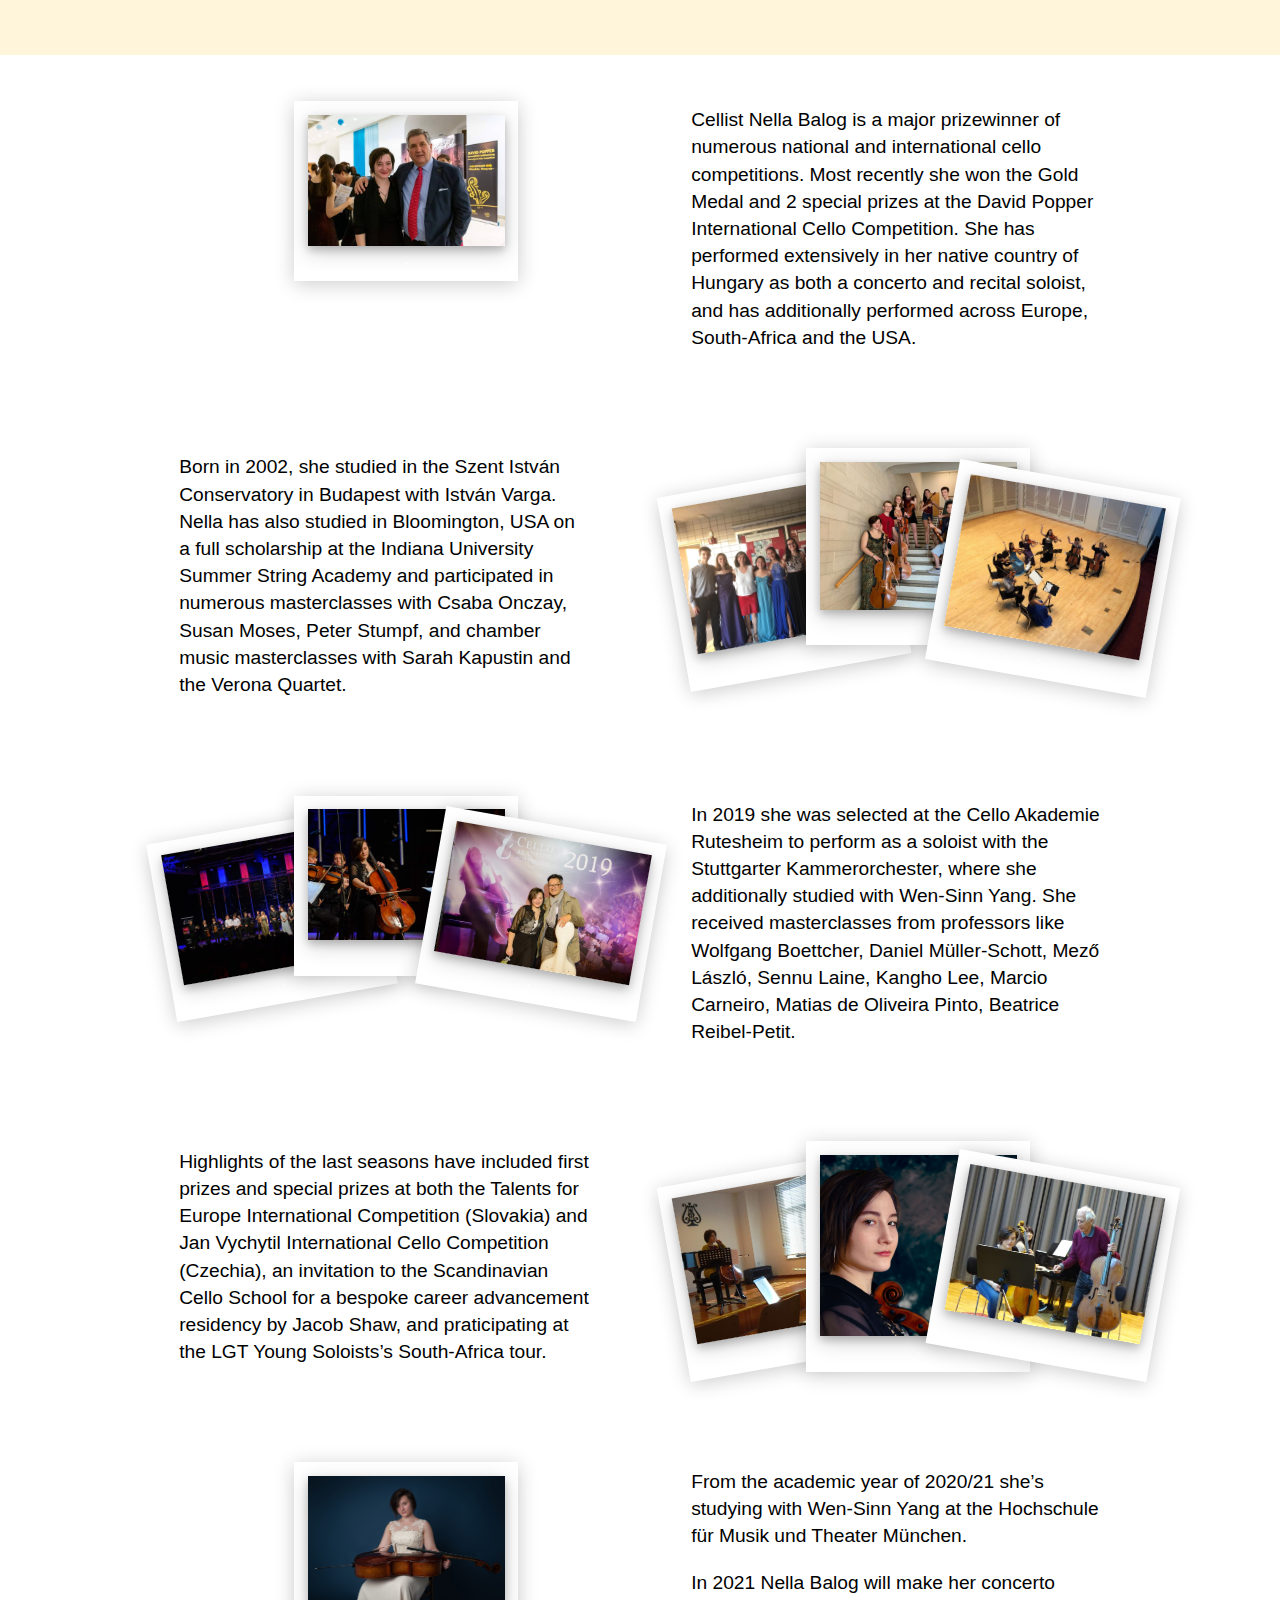
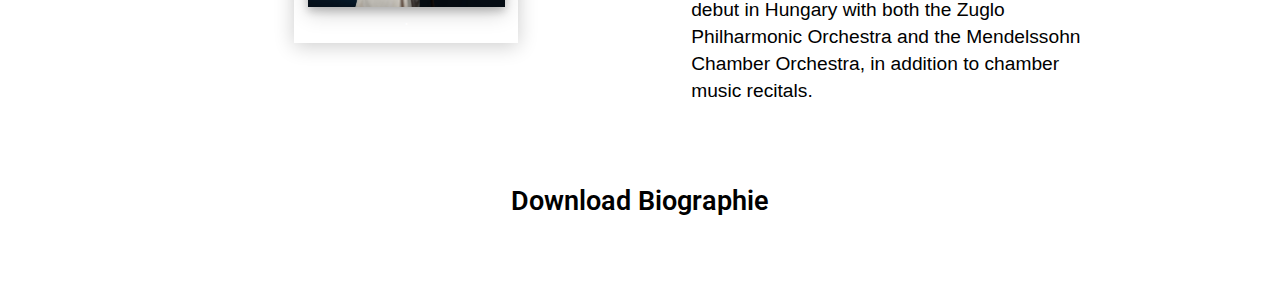
==== commit 12d4693d: "width fix" ====
--- a/Biographie.html
+++ b/Biographie.html
@@ -20,7 +20,7 @@
             <div class="flex-container first-container">
                 <div class="kep">
                     <div class="polaroid masodik">
-                        <img src="Images/Popper.jpg" alt="Popper Competition picture with Csaba Onczay" width="100%">
+                        <img src="Images/Popper.jpg" alt="Popper Competition picture with Csaba Onczay" >
                         <div class="caption">.</div>
                     </div>
                 </div>
@@ -33,15 +33,15 @@
             <div class="flex-container">
                 <div class="kep">
                     <div class="polaroid elso">
-                            <img src="Images/Amerika.jpg" alt="Bloomington picture with octet" width="100%">
+                            <img src="Images/Amerika.jpg" alt="Bloomington picture with octet" >
                             <div class="caption">.</div>                        
                         </div>
                     <div class="polaroid masodik">
-                        <img src="Images/amerikaGyak.jpg" alt="Bloomington picture with octet" width="100%">
+                        <img src="Images/amerikaGyak.jpg" alt="Bloomington picture with octet" >
                         <div class="caption">.</div>
                     </div>
                     <div class="polaroid harmadik">
-                        <img src="Images/amerikaKoncert.jpeg" alt="Bloomington picture with octet" width="100%">
+                        <img src="Images/amerikaKoncert.jpeg" alt="Bloomington picture with octet" >
                         <div class="caption">.</div>
                     </div>
                 </div>
@@ -54,15 +54,15 @@
             <div class="flex-container">
                 <div class="kep">
                     <div class="polaroid elso">
-                            <img src="Images/ruttesheim2.jpg" alt="Rutesheim picture with other cellist" width="100%">
+                            <img src="Images/ruttesheim2.jpg" alt="Rutesheim picture with other cellist" >
                             <div class="caption">.</div>                        
                         </div>
                     <div class="polaroid masodik">
-                        <img src="Images/zenekarNella.jpg" alt="Rutesheim picture durin performance" width="100%">
+                        <img src="Images/zenekarNella.jpg" alt="Rutesheim picture durin performance" >
                         <div class="caption">.</div>
                     </div>
                     <div class="polaroid harmadik">
-                        <img src="Images/WenRuttesheim.jpg" alt="Rutesheim picture with Wen-Sinn Yang" width="100%">
+                        <img src="Images/WenRuttesheim.jpg" alt="Rutesheim picture with Wen-Sinn Yang" >
                         <div class="caption">.</div>
                     </div>
                 </div>
@@ -76,15 +76,15 @@
             <div class="flex-container">
                 <div class="kep">
                     <div class="polaroid elso">
-                            <img src="Images/Tanitas.jpg" alt="cello lesson picture with Wen-Sinn Yang" width="100%">
+                            <img src="Images/Tanitas.jpg" alt="cello lesson picture with Wen-Sinn Yang" >
                             <div class="caption">.</div>                        
                         </div>
                     <div class="polaroid masodik">
-                        <img src="Images/falMellettiCropped.jpg" alt="Julia Severinsen picture of Nella Balog" width="100%">
+                        <img src="Images/falMellettiCropped.jpg" alt="Julia Severinsen picture of Nella Balog" >
                         <div class="caption">.</div>
                     </div>
                     <div class="polaroid harmadik">
-                        <img src="Images/Boettcher.jpg" alt="cello lesson picture with Wolfgang Boettcher" width="100%">
+                        <img src="Images/Boettcher.jpg" alt="cello lesson picture with Wolfgang Boettcher" >
                         <div class="caption">.</div>
                     </div>
                 </div>
@@ -97,7 +97,7 @@
             <div class="flex-container">
                 <div class="kep">
                     <div class="polaroid masodik">
-                        <img src="Images/feherRuha.jpg" alt="Juliart Photostudio picture of Nella Balog" width="100%">
+                        <img src="Images/feherRuha.jpg" alt="Juliart Photostudio picture of Nella Balog" >
                         <div class="caption">.</div>
                     </div>
                 </div>
@@ -112,8 +112,7 @@
             </div>
         </div>
         <div class="button">
-            <a href="biography.docx" download="Nella_Balog_Biographie.docx"><button class="download">Download Biographie</button></a>
-        </div>
-        
+            <a href="biography.docx" download="Nella_Balog_CV.docx"><p class="download">Download Biographie</p></a>
+        </div> 
     </body>
 </html>--- a/CSS/navbar.css
+++ b/CSS/navbar.css
@@ -94,23 +94,24 @@
 }
 
 #instagram{
-    background-image: url(../Images/instagram.svg);
     transition: 0.2s linear;
     margin-left: 1rem;
     margin-right: 2rem;
+    filter:brightness(0%);
 }
 
 #instagram:hover{
-    background-image: url(../Images/instagramC2.svg);
+    filter: brightness(100%);
 }
 
 #youtube{
-    background-image: url(..//Images/youtube.svg);
+    background-image: url(..//Images/youtubeC.svg);
     transition: 0.2s linear;
+    filter: grayscale(100%) contrast(2);;
 }
 
 #youtube:hover{
-    background-image: url(../Images/youtubeC.svg);
+    filter: grayscale(0%);
 }
 
 a{
@@ -157,6 +158,7 @@
     max-height: 55px;   
     max-width: 100vw; 
     height: 5rem;
+    background-color:   var(--background);
 }
 
 @keyframes slideInNav {
@@ -251,10 +253,6 @@
         justify-content: center;
     }
 
-    .afterNav{
-        margin-top: 6vh;
-    }
-
     .navigations > li{
         flex-basis: none;
         font-size: 5vh;
--- a/CSS/Biographie.css
+++ b/CSS/Biographie.css
@@ -4,6 +4,9 @@
     box-sizing: border-box;
 }
 
+img{
+    width: 100%;
+}
 p{
     margin: 3rem;
     font-family: 'Open Sans', sans-serif;
@@ -152,6 +155,8 @@
 
 .button{
     text-align: center;
+    display: flex;
+    justify-content: center;
     margin-bottom: 3rem;
     animation: slideInKepRight 1.5s ;
     
@@ -159,17 +164,20 @@
 .download{
     background-color: white;
     height: 3rem;
-    width: 15rem;
-    font-size: 1.5rem;
+    width: 18rem;
+    font-size: 1.7rem;
     font-family: 'Roboto', sans-serif;
     min-width: 150px;
     transition: 0.3s;
     box-shadow: none;
+    margin: auto;
     margin-top: 2rem;
+    text-align: center;
+    font-weight: 600;
 }
 .download:hover{
-    background-color: blanchedalmond;
-    transform: scale(1.05);
+    color: rgb(255, 213, 149);
+    transform: scale(1.1);
 }
 @media screen and (max-width: 1400px) and (orientation: landscape){
     p{
